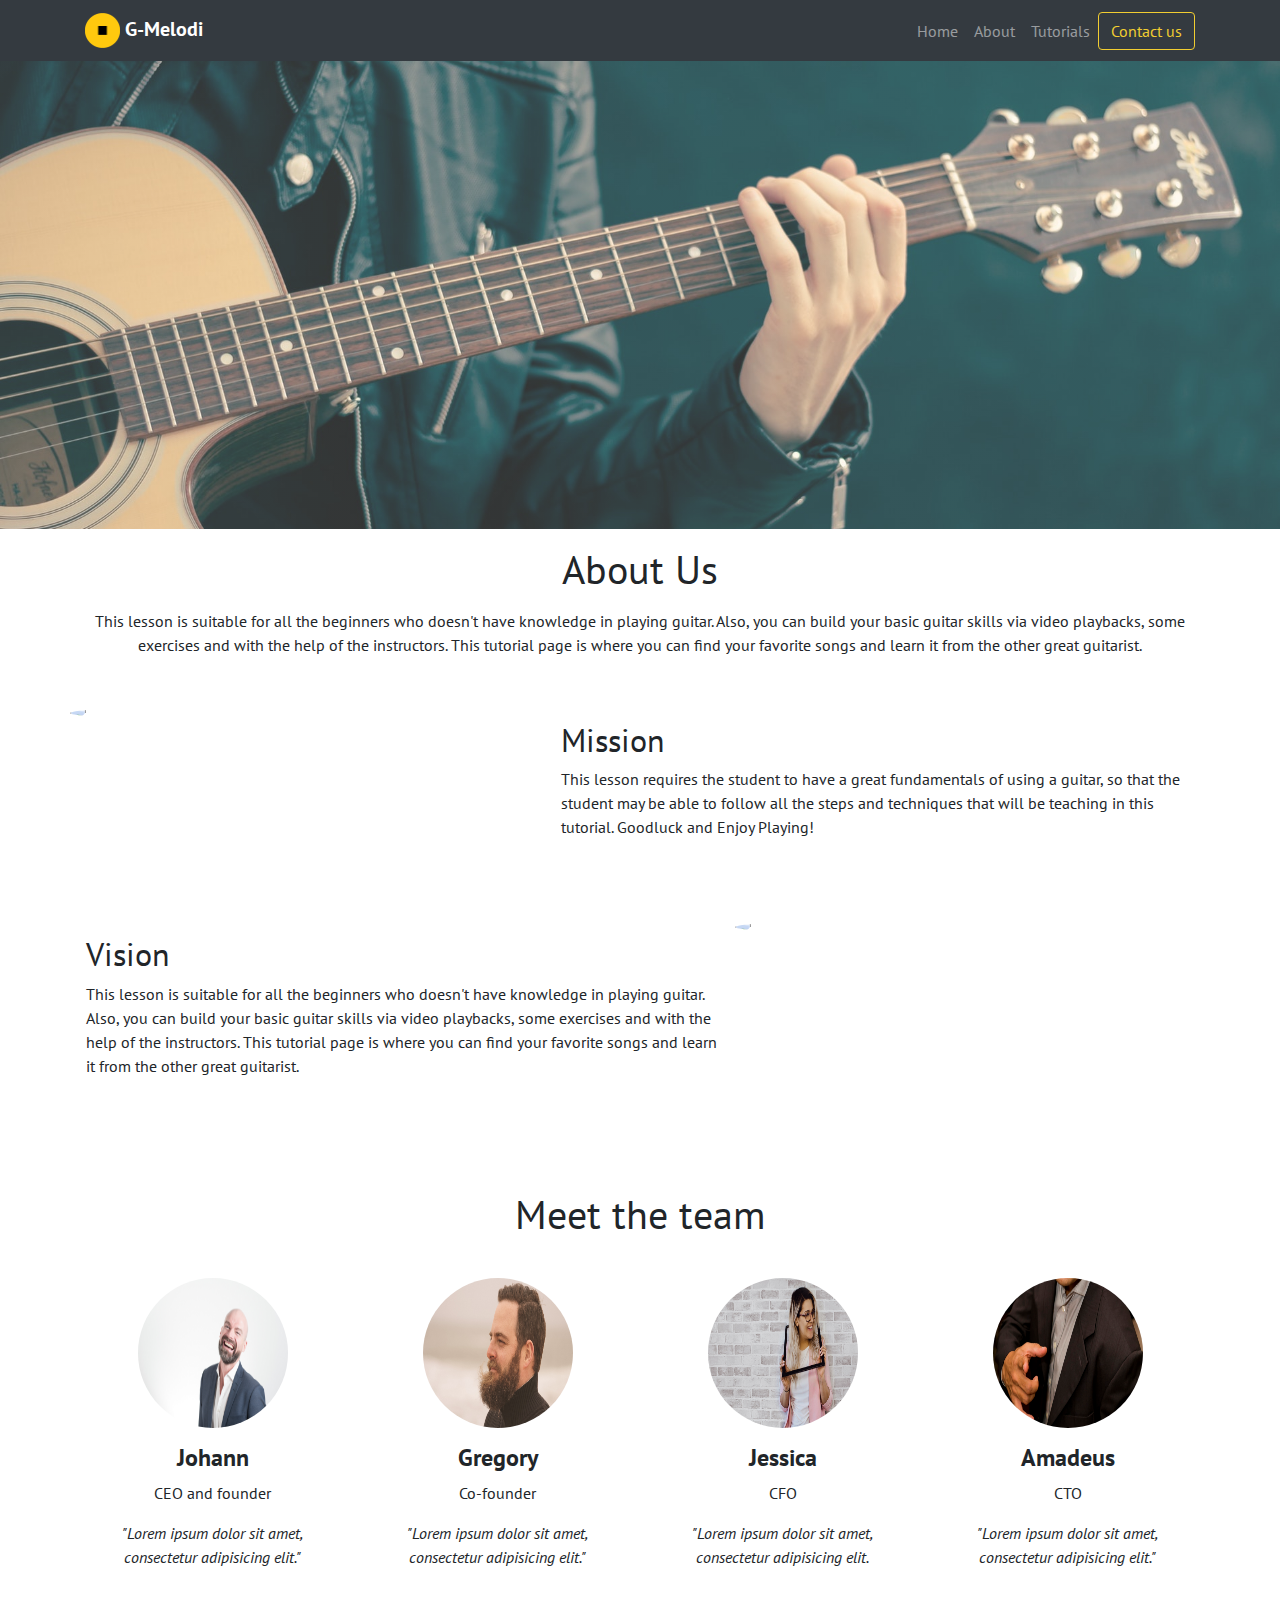
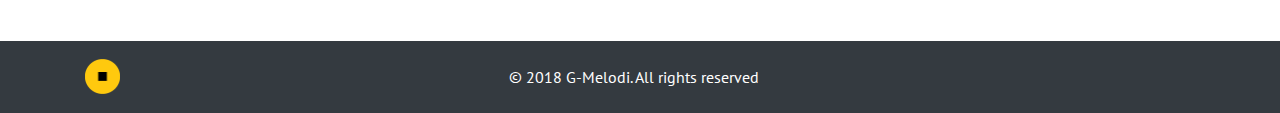
==== about.html @ dbbc27f7 "Capstone1" ====
<!DOCTYPE html>
<html>
<head>
	<meta charset="utf-8">
	<meta name="viewport" content="width=device-width, initial-scale=1.0, maximum-scale=1.0">
	<meta http-equiv="X-UA-Compatible" content="IE=Edge">
	<!-- fontawesome -->
	<link rel="stylesheet" href="https://use.fontawesome.com/releases/v5.3.1/css/all.css" integrity="sha384-mzrmE5qonljUremFsqc01SB46JvROS7bZs3IO2EmfFsd15uHvIt+Y8vEf7N7fWAU" crossorigin="anonymous">
  <link href="https://fonts.googleapis.com/css?family=PT+Sans" rel="stylesheet">
  <!-- Google-Font -->
	<!-- bootstrap -->
	<link rel="stylesheet" type="text/css" href="./assets/css/bootstrap.css">
	<!-- customize css -->
	<link rel="stylesheet" type="text/css" href="./assets/css/style.css">
	<!-- jquery -->
	<script src="http://code.jquery.com/jquery-3.3.1.js" integrity="sha256-2Kok7MbOyxpgUVvAk/HJ2jigOSYS2auK4Pfzbm7uH60=" crossorigin="anonymous">
	</script>
	<!-- popper -->
	<script src="https://cdnjs.cloudflare.com/ajax/libs/popper.js/1.12.9/umd/popper.min.js" integrity="sha384-ApNbgh9B+Y1QKtv3Rn7W3mgPxhU9K/ScQsAP7hUibX39j7fakFPskvXusvfa0b4Q" crossorigin="anonymous">
  	</script>
  	<!-- bootstrap.js -->
  	<script type="text/javascript" src="./assets/js/bootstrap.js"></script>

     <link rel="icon" href="./assets/img/favicon.ico" type="image/x-icon">
	<title>G-Melodi | About</title>
</head>
<body>
	<nav class="navbar navbar-expand-md navbar-dark bg-dark sticky-top">
    <div class="container"> <a class="navbar-brand" href="index.html">
        <span><img src="./assets/img/logo.png" style="width: 35px; height: 35px;">
      <strong class=""> G-Melodi</strong></span>
      </a> <button class="navbar-toggler navbar-toggler-right border-0" type="button" data-toggle="collapse" data-target="#navbar10" aria-expanded="true">
        <span class="navbar-toggler-icon"></span>
      </button>
      <div class="navbar-collapse collapse text-center" id="navbar10" style="">
        <ul class="navbar-nav ml-auto">
          <li class="nav-item"> <a class="nav-link" href="home.html">Home</a> </li>
          <li class="nav-item"> <a class="nav-link" href="about.html">About</a> </li>
          <li class="nav-item"> <a class="nav-link" href="gallery.html">Tutorials</a> </li>
        </ul> <a class="btn navbar-btn btn-outline-primary text-light" href="contact.html">Contact us</a>
      </div>
    </div>
  </nav>
  <!-- end of navbar -->

  <div class="background-about img-fluid py-3 d-none d-md-none d-lg-block" style="height: 52vh"> </div> <!-- for large screen -->
  <div class="background-about img-fluid py-3 d-none d-md-block d-lg-none" style="height: 35vh;"> </div><!-- for medium devices -->
  <div class="background-about img-fluid py-3 d-sm-block d-md-none d-lg-none" style="height: 29vh;"> </div> <!-- for small devices -->
 
  

<!--   background -->


  <div class="about py-3 text-center">
    <div class="container">
      <div class="row">
        <div class="col-md-12">
          <h1 class="mb-3">About Us</h1>
          <p>This lesson is suitable for all the beginners who doesn't have knowledge in playing guitar. Also, you can build your basic guitar skills via video playbacks, some exercises and with the help of the instructors. This tutorial page is where you can find your favorite songs and learn it from the other great guitarist.</p>
        </div>
      </div>
    </div>
  </div>

  <!-- end of About Us Intro Center -->

  <div class="article-1 py-3">
    <div class="container">
      <div class="row">
        <div class="p-0 col-lg-5 order-2 order-lg-1"> <img class="img-fluid d-block rounded-circle" src="img/guitar1.jpg"> </div>
        <div class="d-flex flex-column justify-content-center p-3 col-lg-7 order-1 order-lg-2">
          <h2> Mission </h2>
          <p class="mb-0">This lesson requires the student to have a great fundamentals of using a guitar, so that the student may be able to follow all the steps and techniques that will be teaching in this tutorial. Goodluck and Enjoy Playing!</p>
        </div>
      </div>
    </div>
  </div>

  <!-- end of Article 2 left -->

  <div class="article-2 py-5">
    <div class="container">
      <div class="row">
        <div class="d-flex flex-column justify-content-center p-3 col-lg-7">
          <h2>Vision</h2>
          <p class="mb-0">This lesson is suitable for all the beginners who doesn't have knowledge in playing guitar. Also, you can build your basic guitar skills via video playbacks, some exercises and with the help of the instructors. This tutorial page is where you can find your favorite songs and learn it from the other great guitarist.</p>
        </div>
        <div class="p-0 col-lg-5"> <img class="img-fluid d-block rounded-circle" src="img/guitar2.jpeg"> </div>
      </div>
    </div>
  </div>

  <!-- end of Article 3 right -->


  <div class="about-meet py-5 text-center">
    <div class="container">
      <div class="row">
        <div class="mx-auto col-md-12">
          <h1 class="mb-3">Meet the team</h1>
        </div>
      </div>
      <div class="row">
        <div class="col-lg-3 col-6 p-4"> <img class="img-fluid d-block mb-3 mx-auto rounded-circle" src="./assets/img/professionals_1.jpg" style="width:150px; height: 150px;" alt="Card image cap">
          <h4> <strong>Johann</strong> </h4>
          <p>CEO and founder</p>
          <p class="mb-0"> <em>"Lorem ipsum dolor sit amet, consectetur adipisicing elit."</em> </p>
        </div>
        <div class="col-lg-3 col-6 p-4"> <img class="img-fluid d-block mb-3 mx-auto rounded-circle" src="./assets/img/professionals_2.jpeg" style="width:150px; height: 150px;" alt="Card image cap">
          <h4> <strong>Gregory</strong> </h4>
          <p>Co-founder</p>
          <p class="mb-0"> <em>"Lorem ipsum dolor sit amet, consectetur adipisicing elit."</em> </p>
        </div>
        <div class="col-lg-3 col-6 p-4"> <img class="img-fluid d-block mb-3 mx-auto rounded-circle" src="./assets/img/professionals_3.jpeg" style="width:150px; height: 150px;" alt="Card image cap">
          <h4> <strong>Jessica</strong> </h4>
          <p>CFO</p>
          <p class="mb-0"> <em>"Lorem ipsum dolor sit amet, consectetur adipisicing elit.</em> </p>
        </div>
        <div class="col-lg-3 col-6 p-4"> <img class="image4_about img-fluid d-block mb-3 mx-auto" src="./assets/img/professionals_4.jpeg" style="width:150px; height: 150px; border-radius: 60%;" alt="card image cap">
          <h4> <strong>Amadeus</strong> </h4>
          <p>CTO</p>
          <p class="mb-0"> <em>"Lorem ipsum dolor sit amet, consectetur adipisicing elit."</em> </p>
        </div>
      </div>
    </div>
  </div>

  <!-- end of meet the team  -->





  <div class="py-3 footer bg-dark">
    <div class="container">
      <div class="row">
        <div class="col-md-12 text-center d-md-flex align-items-center"> <a href="index.html"><img src="./assets/img/logo.png" style="width: 35px; height: 35px;"></a>
          <ul class="nav mx-md-auto d-flex justify-content-center text-white"> &copy; 2018 G-Melodi. All rights reserved </ul>
          <div class="row">
            <div class="col-md-12 d-flex align-items-center justify-content-md-between justify-content-center my-2"> <a href="#">
              <i class="fab fa-facebook-square fa-lg fa-2x mx-2 text-primary"></i>

            </a> <a href="#">
            <i class="fab fa-instagram fa-lg fa-2x mx-2 text-primary"></i>

          </a> <a href="#">
          <i class="fab fa-twitter-square fa-lg fa-2x mx-2 text-primary"></i>

        </a> </div>
      </div>
    </div>
  </div>
</div>
</div>
  <!-- end of footer -->
</body>
</html>
---- assets/css/style.css ----
*{
	margin: 0;
	padding: 0;
	box-sizing: border-box;
}

body {
	font-family: 'PT Sans', sans-serif;
}

.background-main{
	height: 100vh;
	background-image: linear-gradient(rgba(0, 0, 0, 0.7), rgba(0, 0, 0, 0.7)) , url("../img/guitar3_home.jpeg"); /*linear-gradient -- to make picture looks darker*/
	background-position: center; 
	background-size: cover; 
	background-repeat: no-repeat;
}



.text-primary {
	color : #f1cd31 !important;
}

.btn-primary{
	background-color: #f1cd31;
	border-color: #f1cd31;
}

/*button:hover{
	color: #fff;
    background-color: orangered;
    border-color: #285e8e; 

}*/

/*.btn-warning:hover, .btn-warning:focus, .btn-warning:active, .btn-warning.active, .open>.dropdown-toggle.btn-warning {
    color: #fff;
    background-color: orangered;
    border-color: #285e8e; 
}
*/





.btn-outline-primary{
	color : #f1cd31 !important;
	border-color: #f1cd31;
}


.row1-contact{
background-position: center;	
background-size: cover;	
background-repeat: no-repeat;	
background-image: linear-gradient(rgba(0, 0, 0, 0.7), rgba(0, 0, 0, 0.7)), url("../img/location.jpg"); /*linear-gradient -- to make picture looks darker*/
}

.background-about{
	background-image: linear-gradient(rgba(255,228,181,0.2), rgba(255,228,181,0.2)), url(../img/about-bg.jpg);	
	background-position: center;	
	background-size: cover;	
	background-repeat: repeat;
}

.background-home{
	background-image: url(../img/guitar1.jpg);	
	background-position: top left;	
	background-size: cover;	
	background-repeat: repeat;"
}
/*
.btn-primary:focus, .btn-primary.focus {
  box-shadow: 0 0 0 0.2rem rgba(0, 123, 255, 0.5);
}*/

.image4_about{
	background-position: bottom;
	background-size: cover;

}

.img-home{
	box-shadow: 0 2px 6px 0 hsla (0%, 0%, 0.2); /*image shadow*/
}

/*.card1,.card2,.card3,.card4, .card5, .card6{
	visibility: hidden;
}*/

/*.remove{
	white-space: nowrap;
}*/

.card{
	box-shadow: 0 2px 6px 0 hsla (0%, 0%, 0.2); /*image shadow*/
	max-height: 550px;
	min-height: 550px;
}

.card-img-top{
	opacity: 0.75;
}

.card-img-top:hover{
	opacity: 1;
}
/*
.modal-dialog{
	width: 50%;
}
*/
.modal-content{
	width: 100%
}



.card p.medium-text{
	font-size: 2vw; /*to make responsive text*/
	
	
}

/*to make equal height & width of cards in medium devices*/
.cards{
	display: table;
}

.ol-modules{
	list-style: none;
	font-size: 15px;
}

/*.price{
	float: right;
}*/
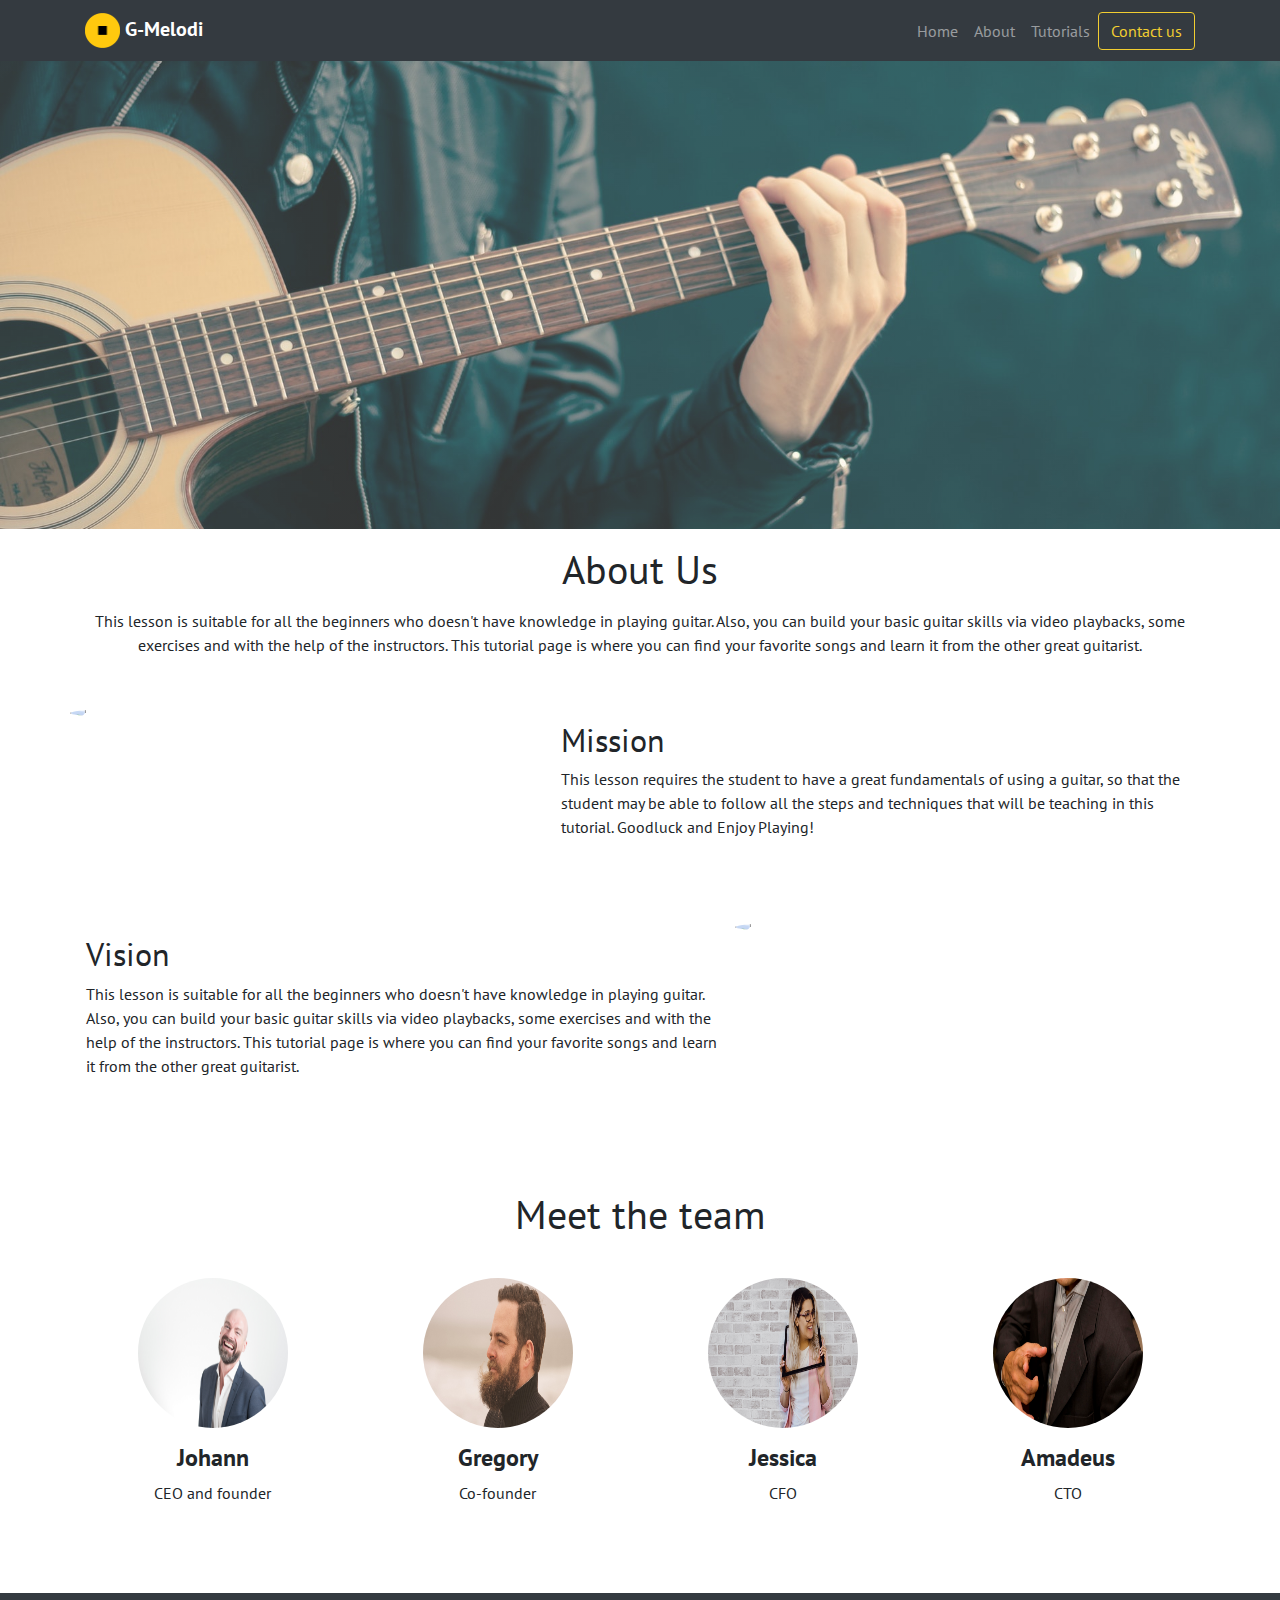
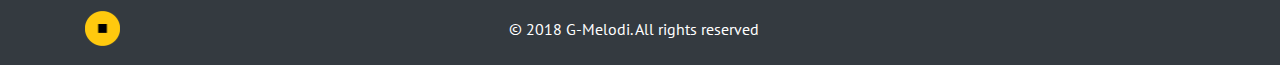
==== commit 10dc5058: "update" ====
--- a/about.html
+++ b/about.html
@@ -13,8 +13,10 @@
 	<!-- customize css -->
 	<link rel="stylesheet" type="text/css" href="./assets/css/style.css">
 	<!-- jquery -->
-	<script src="http://code.jquery.com/jquery-3.3.1.js" integrity="sha256-2Kok7MbOyxpgUVvAk/HJ2jigOSYS2auK4Pfzbm7uH60=" crossorigin="anonymous">
-	</script>
+	<script
+  src="https://code.jquery.com/jquery-3.3.1.min.js"
+  integrity="sha256-FgpCb/KJQlLNfOu91ta32o/NMZxltwRo8QtmkMRdAu8="
+  crossorigin="anonymous"></script>
 	<!-- popper -->
 	<script src="https://cdnjs.cloudflare.com/ajax/libs/popper.js/1.12.9/umd/popper.min.js" integrity="sha384-ApNbgh9B+Y1QKtv3Rn7W3mgPxhU9K/ScQsAP7hUibX39j7fakFPskvXusvfa0b4Q" crossorigin="anonymous">
   	</script>
@@ -105,22 +107,22 @@
         <div class="col-lg-3 col-6 p-4"> <img class="img-fluid d-block mb-3 mx-auto rounded-circle" src="./assets/img/professionals_1.jpg" style="width:150px; height: 150px;" alt="Card image cap">
           <h4> <strong>Johann</strong> </h4>
           <p>CEO and founder</p>
-          <p class="mb-0"> <em>"Lorem ipsum dolor sit amet, consectetur adipisicing elit."</em> </p>
+         
         </div>
         <div class="col-lg-3 col-6 p-4"> <img class="img-fluid d-block mb-3 mx-auto rounded-circle" src="./assets/img/professionals_2.jpeg" style="width:150px; height: 150px;" alt="Card image cap">
           <h4> <strong>Gregory</strong> </h4>
           <p>Co-founder</p>
-          <p class="mb-0"> <em>"Lorem ipsum dolor sit amet, consectetur adipisicing elit."</em> </p>
+          
         </div>
         <div class="col-lg-3 col-6 p-4"> <img class="img-fluid d-block mb-3 mx-auto rounded-circle" src="./assets/img/professionals_3.jpeg" style="width:150px; height: 150px;" alt="Card image cap">
           <h4> <strong>Jessica</strong> </h4>
           <p>CFO</p>
-          <p class="mb-0"> <em>"Lorem ipsum dolor sit amet, consectetur adipisicing elit.</em> </p>
+          
         </div>
         <div class="col-lg-3 col-6 p-4"> <img class="image4_about img-fluid d-block mb-3 mx-auto" src="./assets/img/professionals_4.jpeg" style="width:150px; height: 150px; border-radius: 60%;" alt="card image cap">
           <h4> <strong>Amadeus</strong> </h4>
           <p>CTO</p>
-          <p class="mb-0"> <em>"Lorem ipsum dolor sit amet, consectetur adipisicing elit."</em> </p>
+          
         </div>
       </div>
     </div>
@@ -155,4 +157,4 @@
 </div>
   <!-- end of footer -->
 </body>
-</html>+</html>
